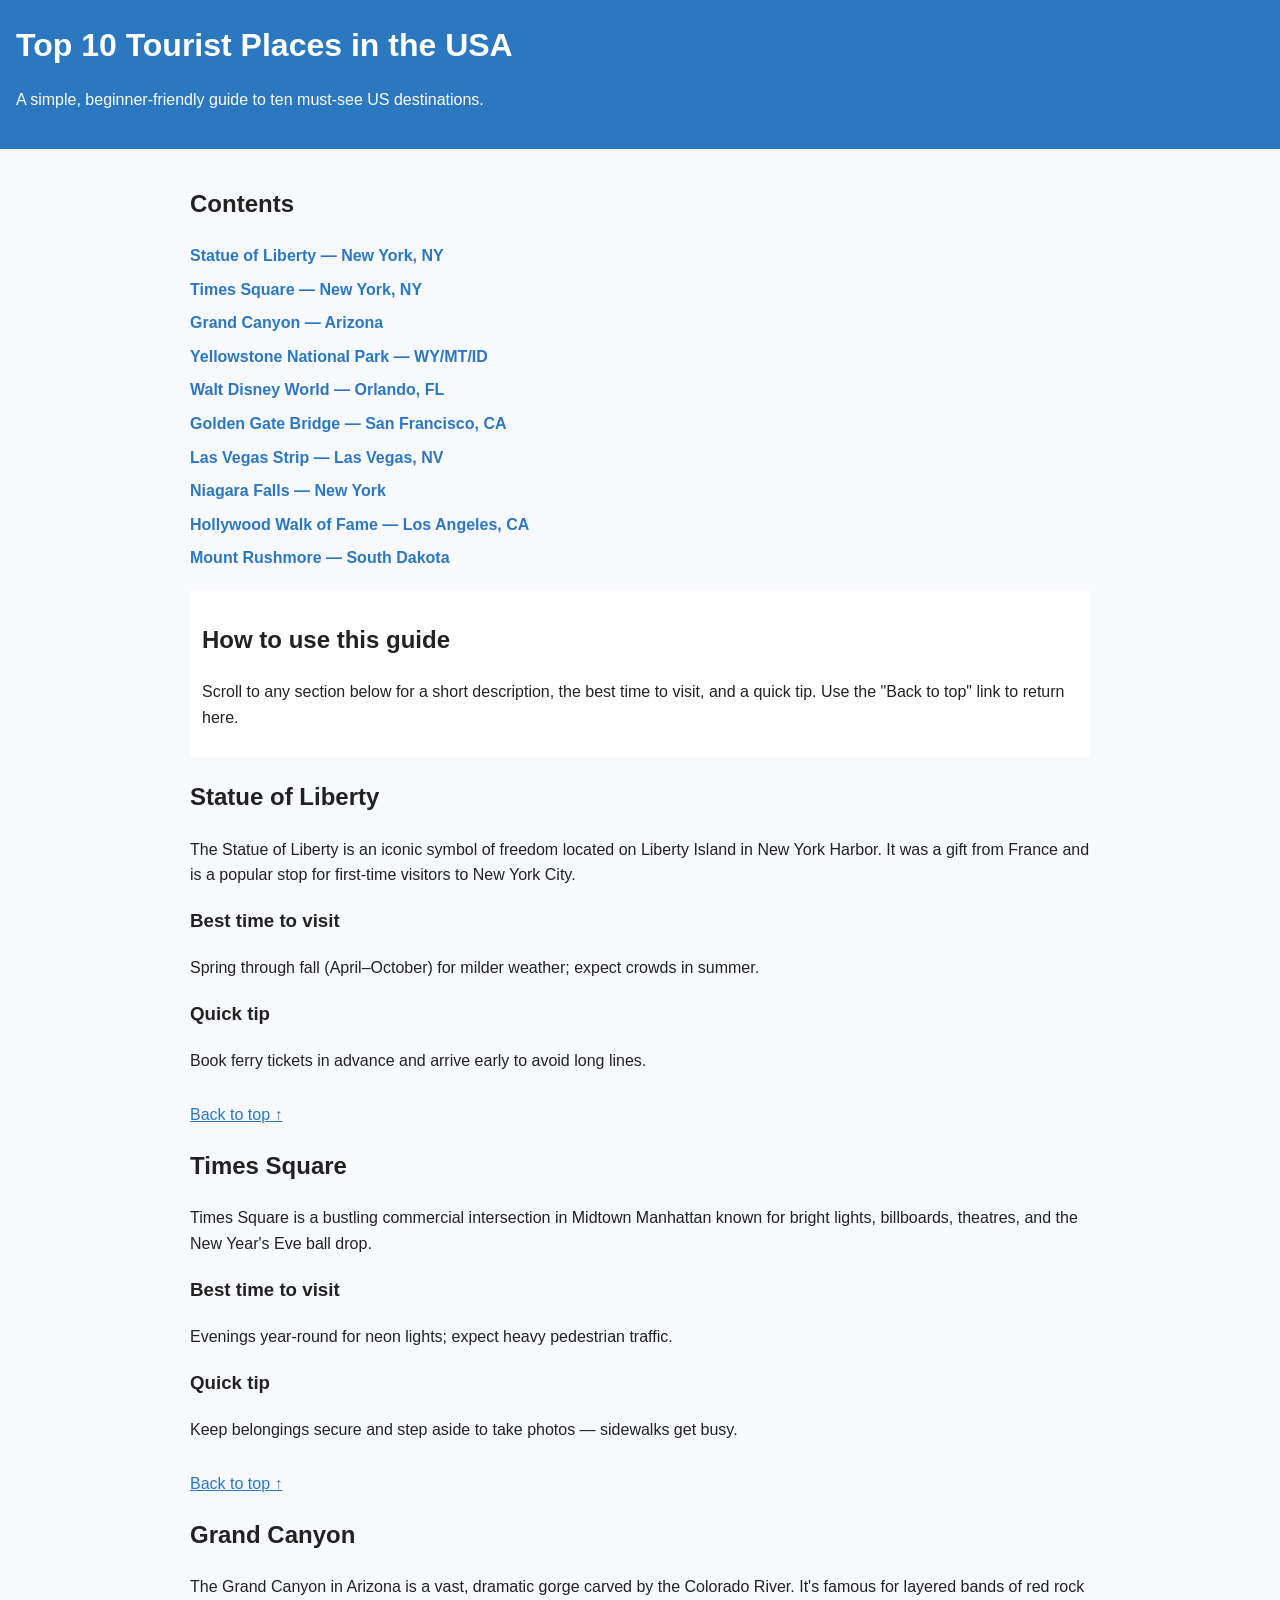
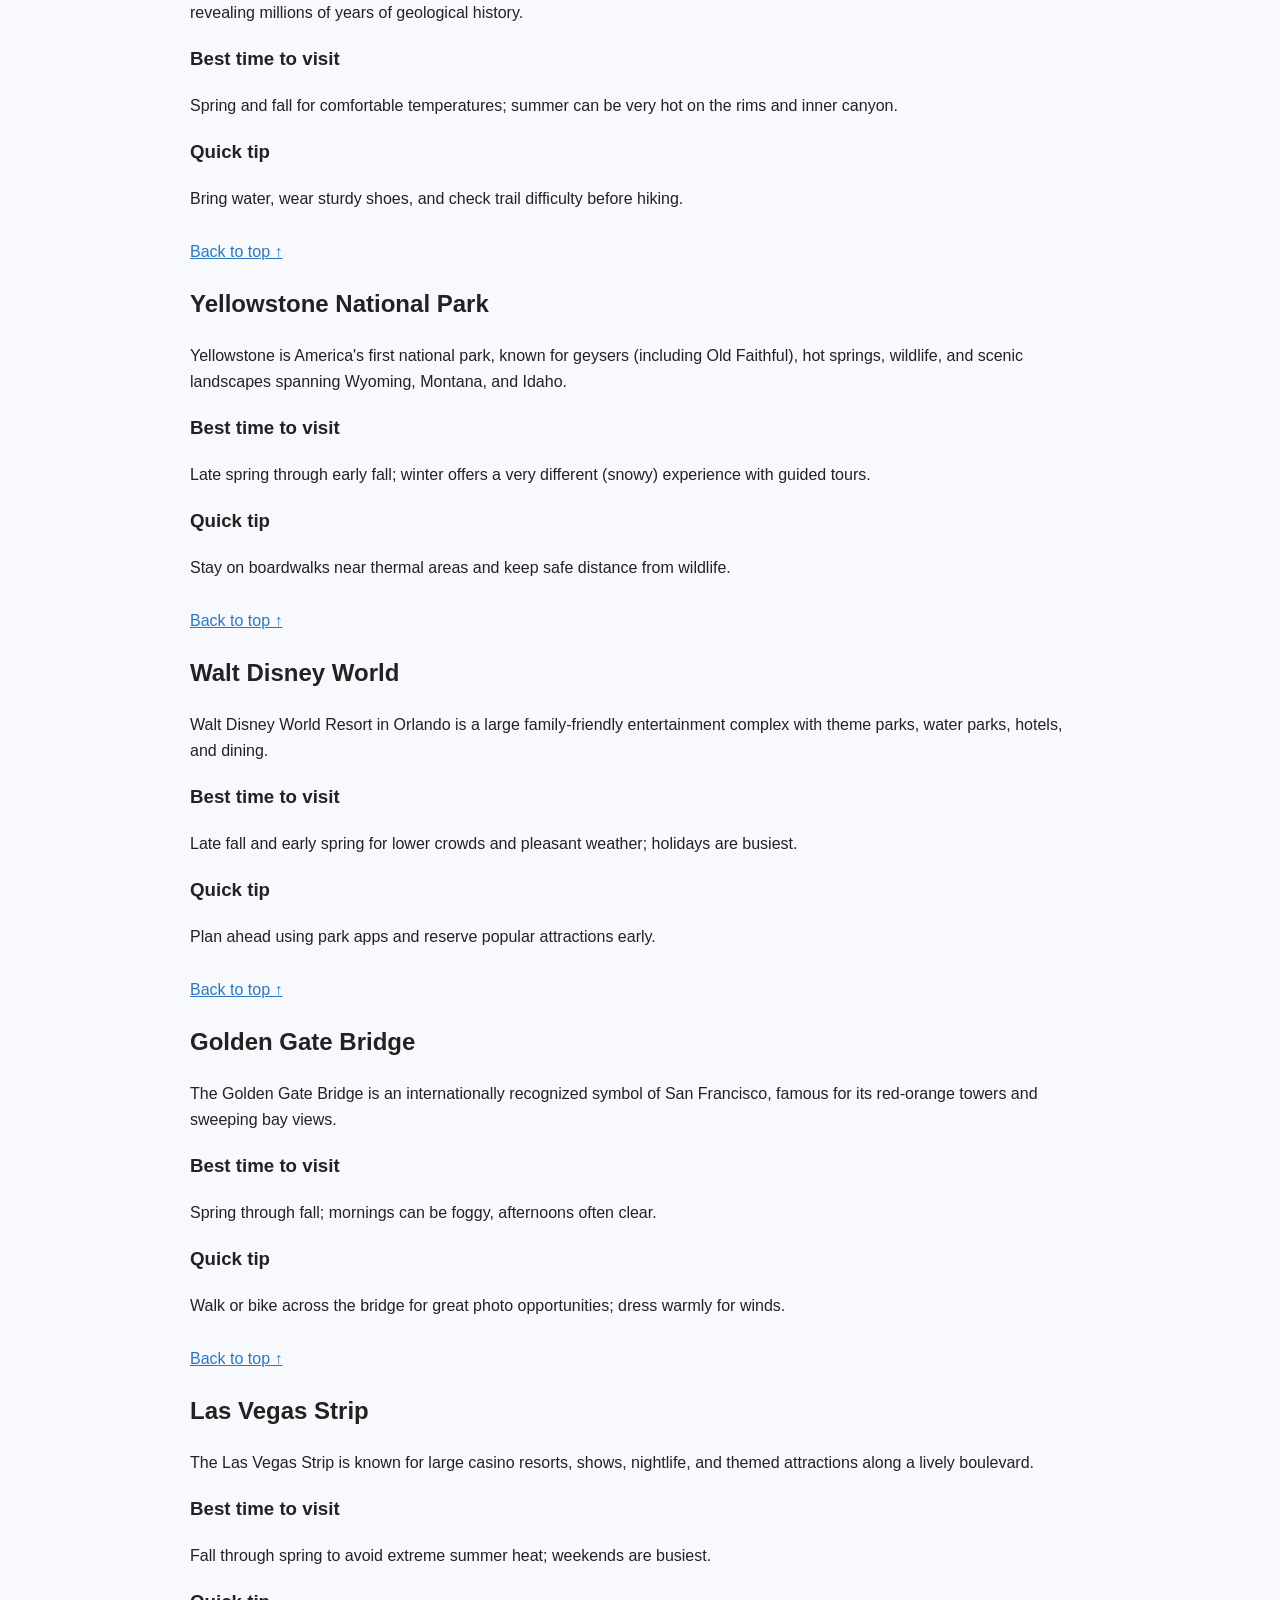
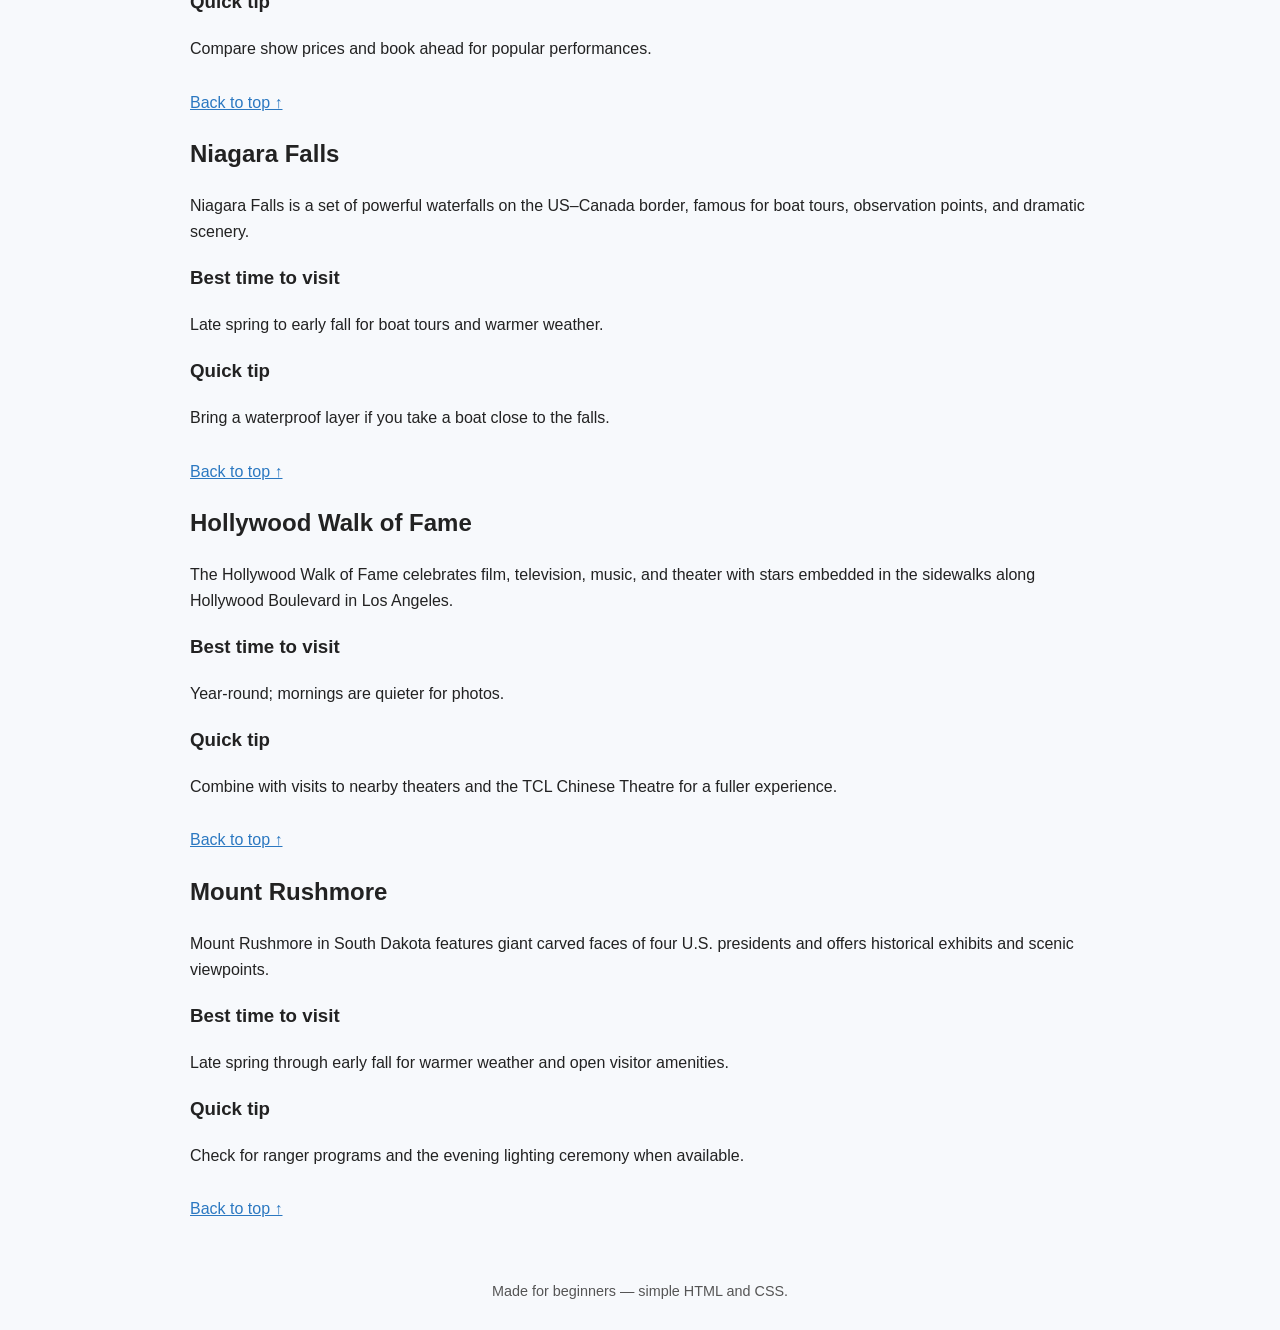
==== index.html @ 9209a87b "add ho me page" ====
<!doctype html>
<html lang="en">
<head>
  <meta charset="utf-8">
  <meta name="viewport" content="width=device-width,initial-scale=1">
  <title>Top 10 Tourist Places in the USA - Beginner's Guide</title>
  <link rel="stylesheet" href="styles.css">
</head>
<body>
  <header>
    <h1>Top 10 Tourist Places in the USA</h1>
    <p>A simple, beginner-friendly guide to ten must-see US destinations.</p>
  </header>

  <main>
    <nav>
      <h2>Contents</h2>
      <ul class="places-list">
        <li><a href="#statue-of-liberty">Statue of Liberty — New York, NY</a></li>
        <li><a href="#times-square">Times Square — New York, NY</a></li>
        <li><a href="#grand-canyon">Grand Canyon — Arizona</a></li>
        <li><a href="#yellowstone">Yellowstone National Park — WY/MT/ID</a></li>
        <li><a href="#walt-disney-world">Walt Disney World — Orlando, FL</a></li>
        <li><a href="#golden-gate">Golden Gate Bridge — San Francisco, CA</a></li>
        <li><a href="#las-vegas-strip">Las Vegas Strip — Las Vegas, NV</a></li>
        <li><a href="#niagara-falls">Niagara Falls — New York</a></li>
        <li><a href="#hollywood">Hollywood Walk of Fame — Los Angeles, CA</a></li>
        <li><a href="#mount-rushmore">Mount Rushmore — South Dakota</a></li>
      </ul>
    </nav>

    <section>
      <h2>How to use this guide</h2>
      <p>Scroll to any section below for a short description, the best time to visit, and a quick tip. Use the "Back to top" link to return here.</p>
    </section>

    <article id="statue-of-liberty">
      <h2>Statue of Liberty</h2>
      <p>The Statue of Liberty is an iconic symbol of freedom located on Liberty Island in New York Harbor. It was a gift from France and is a popular stop for first-time visitors to New York City.</p>
      <h3>Best time to visit</h3>
      <p>Spring through fall (April–October) for milder weather; expect crowds in summer.</p>
      <h3>Quick tip</h3>
      <p>Book ferry tickets in advance and arrive early to avoid long lines.</p>
      <p><a class="back-link" href="#top">Back to top ↑</a></p>
    </article>

    <article id="times-square">
      <h2>Times Square</h2>
      <p>Times Square is a bustling commercial intersection in Midtown Manhattan known for bright lights, billboards, theatres, and the New Year's Eve ball drop.</p>
      <h3>Best time to visit</h3>
      <p>Evenings year-round for neon lights; expect heavy pedestrian traffic.</p>
      <h3>Quick tip</h3>
      <p>Keep belongings secure and step aside to take photos — sidewalks get busy.</p>
      <p><a class="back-link" href="#top">Back to top ↑</a></p>
    </article>

    <article id="grand-canyon">
      <h2>Grand Canyon</h2>
      <p>The Grand Canyon in Arizona is a vast, dramatic gorge carved by the Colorado River. It's famous for layered bands of red rock revealing millions of years of geological history.</p>
      <h3>Best time to visit</h3>
      <p>Spring and fall for comfortable temperatures; summer can be very hot on the rims and inner canyon.</p>
      <h3>Quick tip</h3>
      <p>Bring water, wear sturdy shoes, and check trail difficulty before hiking.</p>
      <p><a class="back-link" href="#top">Back to top ↑</a></p>
    </article>

    <article id="yellowstone">
      <h2>Yellowstone National Park</h2>
      <p>Yellowstone is America's first national park, known for geysers (including Old Faithful), hot springs, wildlife, and scenic landscapes spanning Wyoming, Montana, and Idaho.</p>
      <h3>Best time to visit</h3>
      <p>Late spring through early fall; winter offers a very different (snowy) experience with guided tours.</p>
      <h3>Quick tip</h3>
      <p>Stay on boardwalks near thermal areas and keep safe distance from wildlife.</p>
      <p><a class="back-link" href="#top">Back to top ↑</a></p>
    </article>

    <article id="walt-disney-world">
      <h2>Walt Disney World</h2>
      <p>Walt Disney World Resort in Orlando is a large family-friendly entertainment complex with theme parks, water parks, hotels, and dining.</p>
      <h3>Best time to visit</h3>
      <p>Late fall and early spring for lower crowds and pleasant weather; holidays are busiest.</p>
      <h3>Quick tip</h3>
      <p>Plan ahead using park apps and reserve popular attractions early.</p>
      <p><a class="back-link" href="#top">Back to top ↑</a></p>
    </article>

    <article id="golden-gate">
      <h2>Golden Gate Bridge</h2>
      <p>The Golden Gate Bridge is an internationally recognized symbol of San Francisco, famous for its red-orange towers and sweeping bay views.</p>
      <h3>Best time to visit</h3>
      <p>Spring through fall; mornings can be foggy, afternoons often clear.</p>
      <h3>Quick tip</h3>
      <p>Walk or bike across the bridge for great photo opportunities; dress warmly for winds.</p>
      <p><a class="back-link" href="#top">Back to top ↑</a></p>
    </article>

    <article id="las-vegas-strip">
      <h2>Las Vegas Strip</h2>
      <p>The Las Vegas Strip is known for large casino resorts, shows, nightlife, and themed attractions along a lively boulevard.</p>
      <h3>Best time to visit</h3>
      <p>Fall through spring to avoid extreme summer heat; weekends are busiest.</p>
      <h3>Quick tip</h3>
      <p>Compare show prices and book ahead for popular performances.</p>
      <p><a class="back-link" href="#top">Back to top ↑</a></p>
    </article>

    <article id="niagara-falls">
      <h2>Niagara Falls</h2>
      <p>Niagara Falls is a set of powerful waterfalls on the US–Canada border, famous for boat tours, observation points, and dramatic scenery.</p>
      <h3>Best time to visit</h3>
      <p>Late spring to early fall for boat tours and warmer weather.</p>
      <h3>Quick tip</h3>
      <p>Bring a waterproof layer if you take a boat close to the falls.</p>
      <p><a class="back-link" href="#top">Back to top ↑</a></p>
    </article>

    <article id="hollywood">
      <h2>Hollywood Walk of Fame</h2>
      <p>The Hollywood Walk of Fame celebrates film, television, music, and theater with stars embedded in the sidewalks along Hollywood Boulevard in Los Angeles.</p>
      <h3>Best time to visit</h3>
      <p>Year-round; mornings are quieter for photos.</p>
      <h3>Quick tip</h3>
      <p>Combine with visits to nearby theaters and the TCL Chinese Theatre for a fuller experience.</p>
      <p><a class="back-link" href="#top">Back to top ↑</a></p>
    </article>

    <article id="mount-rushmore">
      <h2>Mount Rushmore</h2>
      <p>Mount Rushmore in South Dakota features giant carved faces of four U.S. presidents and offers historical exhibits and scenic viewpoints.</p>
      <h3>Best time to visit</h3>
      <p>Late spring through early fall for warmer weather and open visitor amenities.</p>
      <h3>Quick tip</h3>
      <p>Check for ranger programs and the evening lighting ceremony when available.</p>
      <p><a class="back-link" href="#top">Back to top ↑</a></p>
    </article>

  </main>

  <footer>
    <p>Made for beginners — simple HTML and CSS.</p>
  </footer>

</body>
</html>
---- styles.css ----
/* Basic beginner-friendly styles */
body { font-family: Arial, Helvetica, sans-serif; line-height: 1.6; margin: 0; padding: 0; background:#f7f9fc; color:#222 }
header { background:#2b78c1; color:white; padding:20px 16px }
header h1 { margin:0 0 6px }
main { padding:16px }
.places-list { list-style:none; padding:0; margin:0 }
.places-list li { margin:8px 0 }
.places-list a { color:#2b78c1; text-decoration:none; font-weight:600 }
.places-list a:hover { text-decoration:underline }
section { margin-top:18px; background:white; padding:12px; border-radius:6px }
footer { text-align:center; padding:12px; font-size:0.9rem; color:#555 }
.place-header { margin-top:0 }
.back-link { display:inline-block; margin-top:12px; color:#2b78c1 }
@media (min-width:700px){ main { max-width:900px; margin:0 auto } }
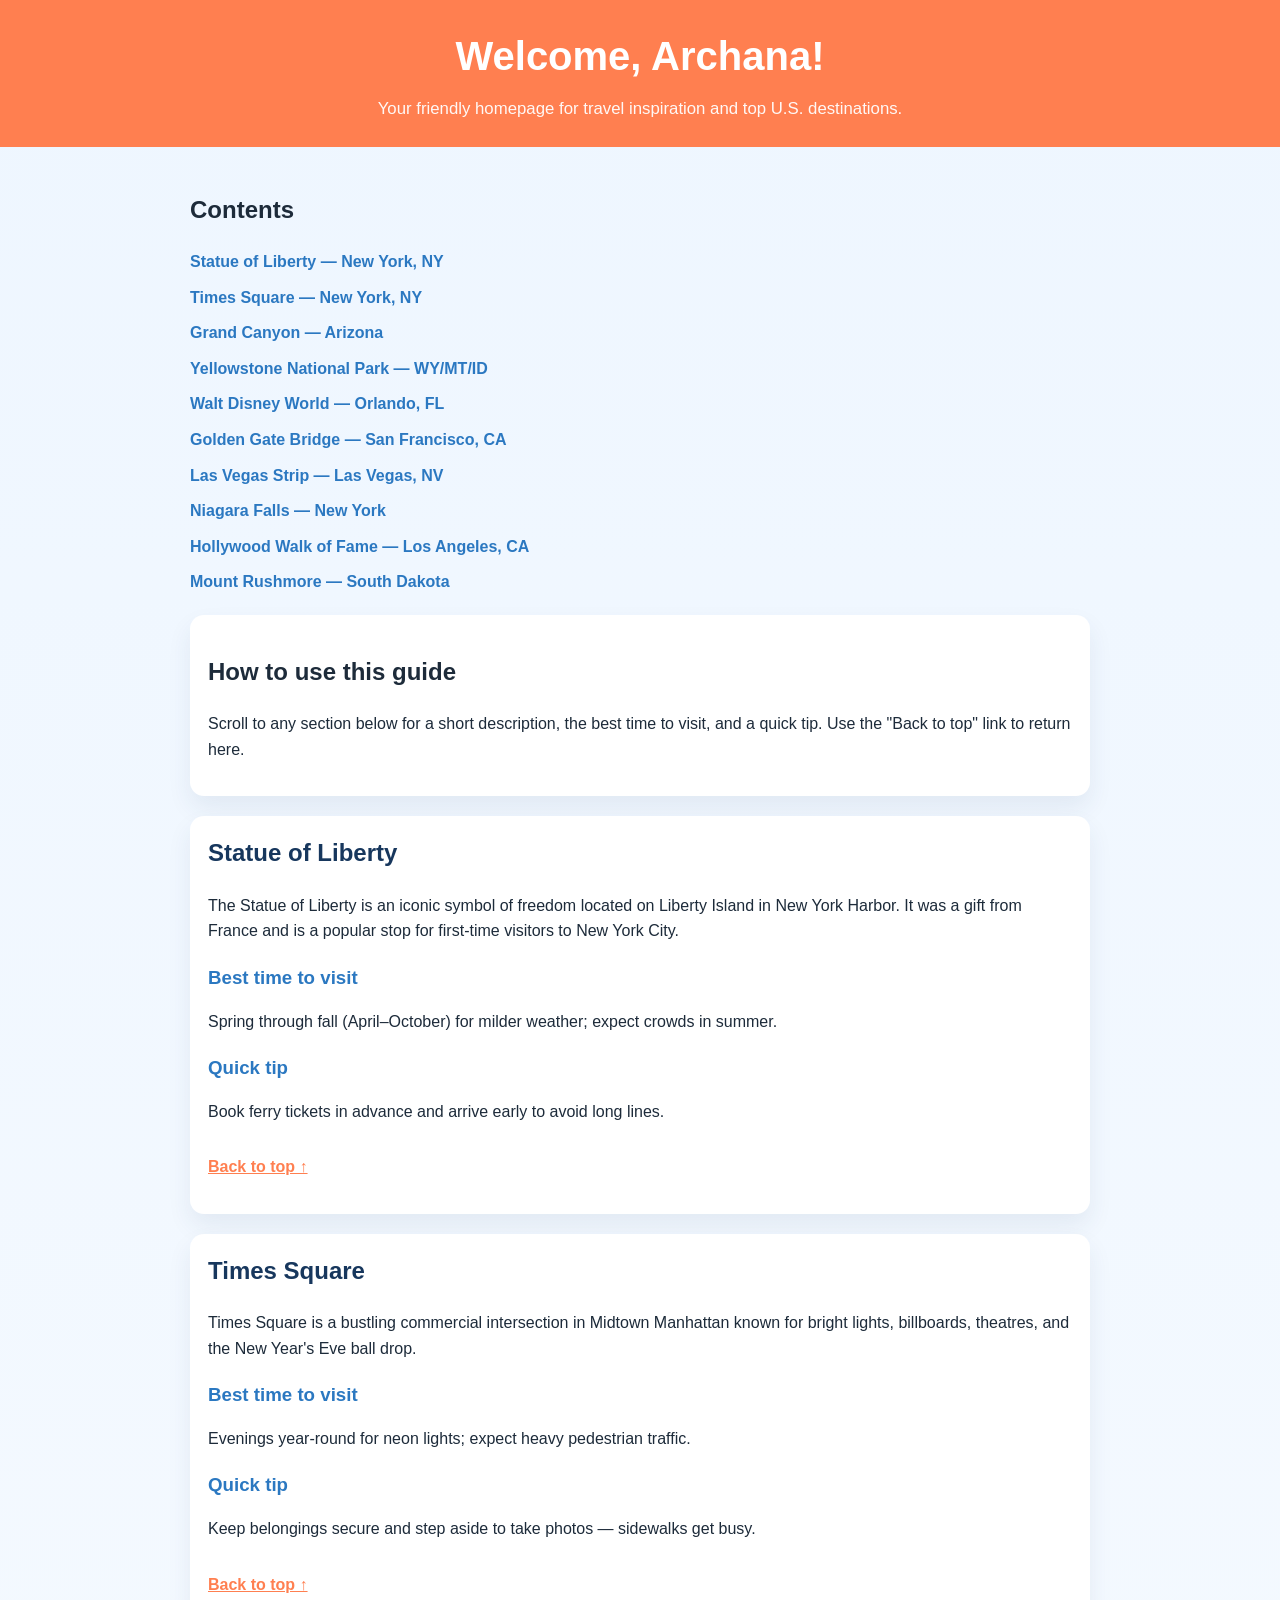
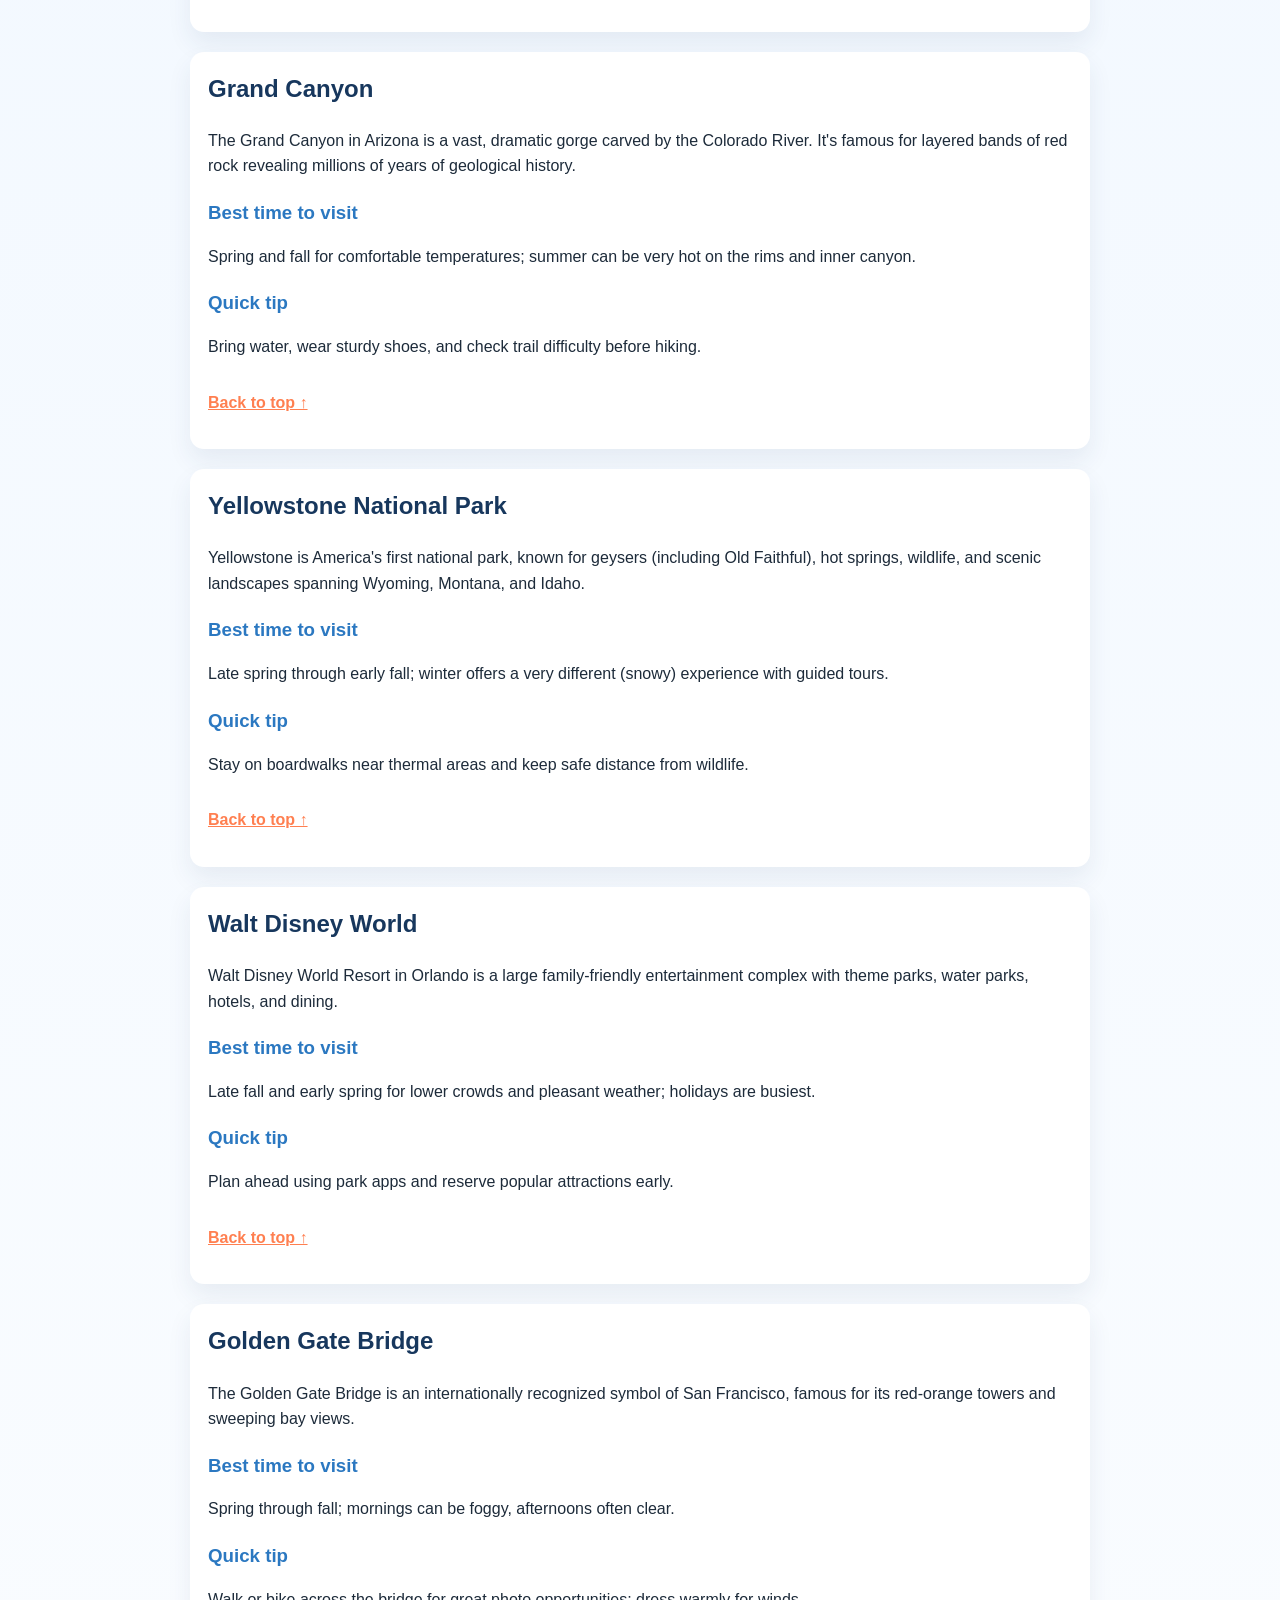
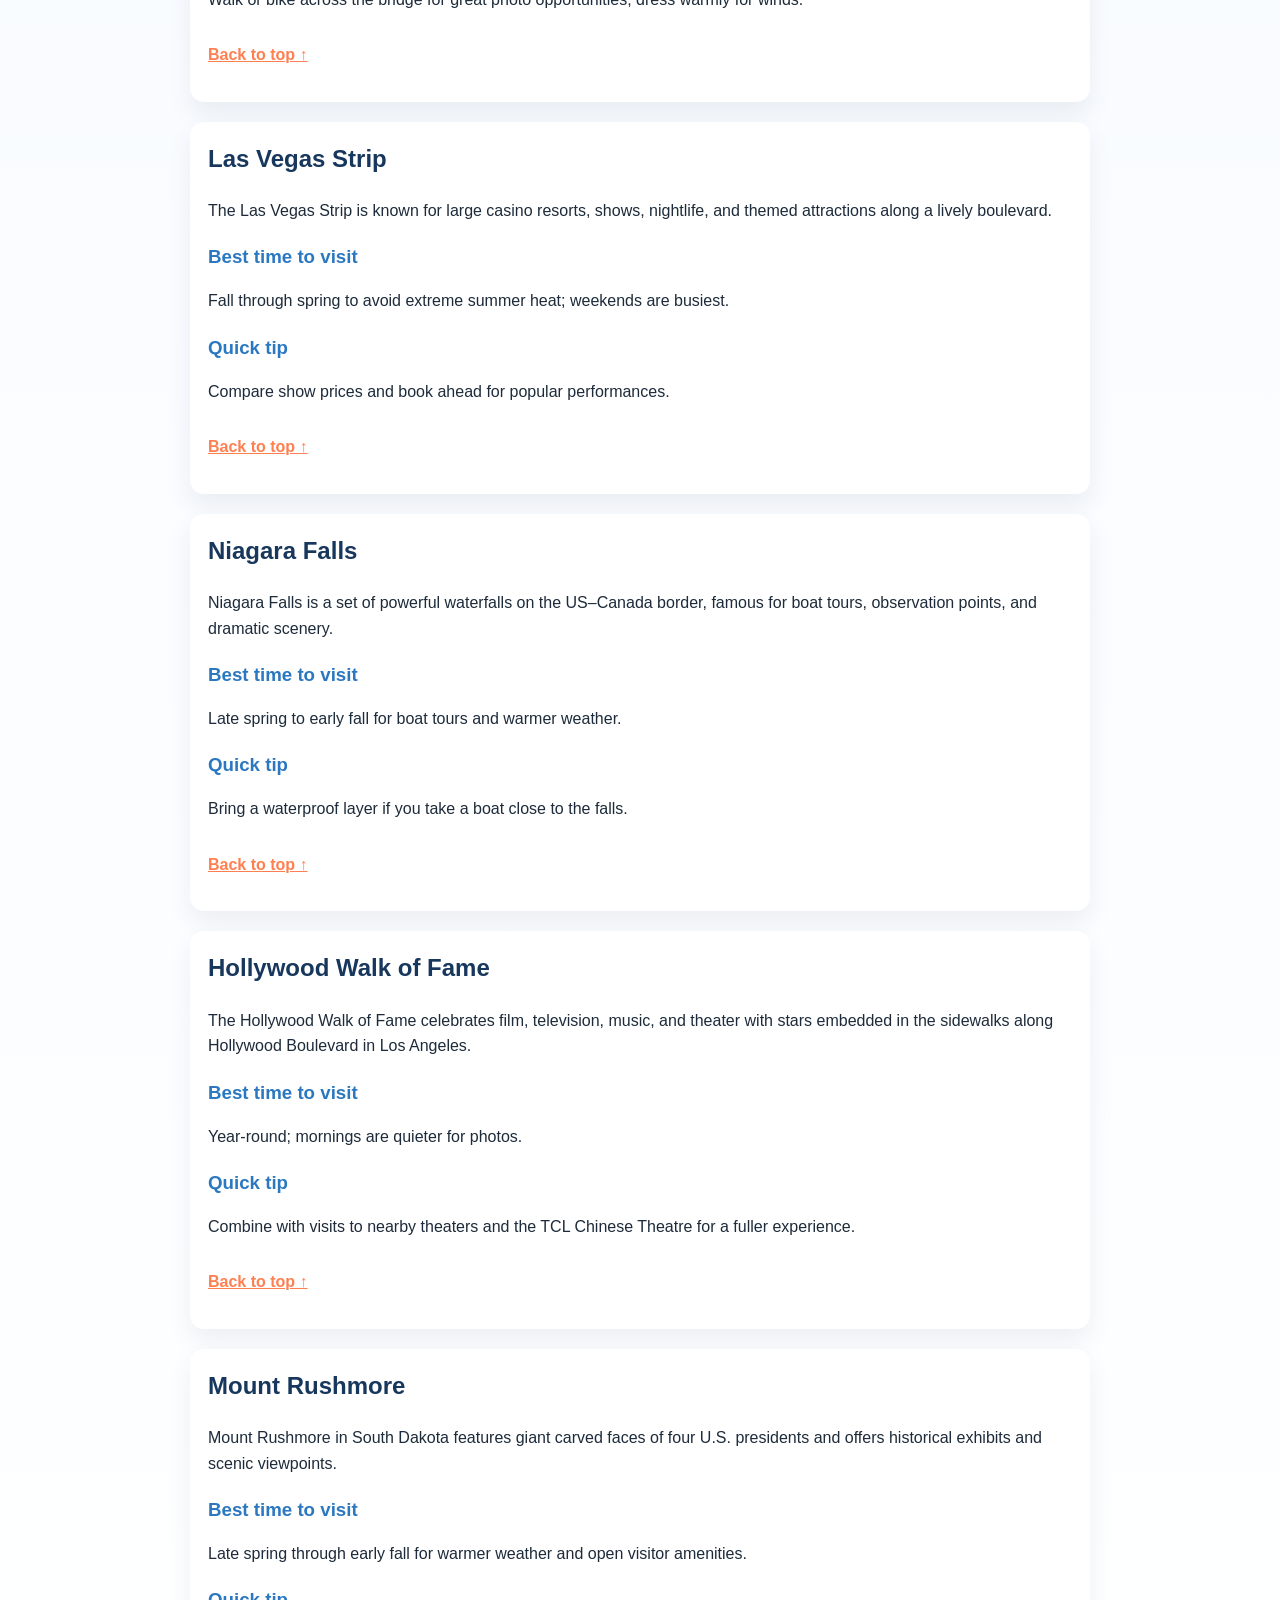
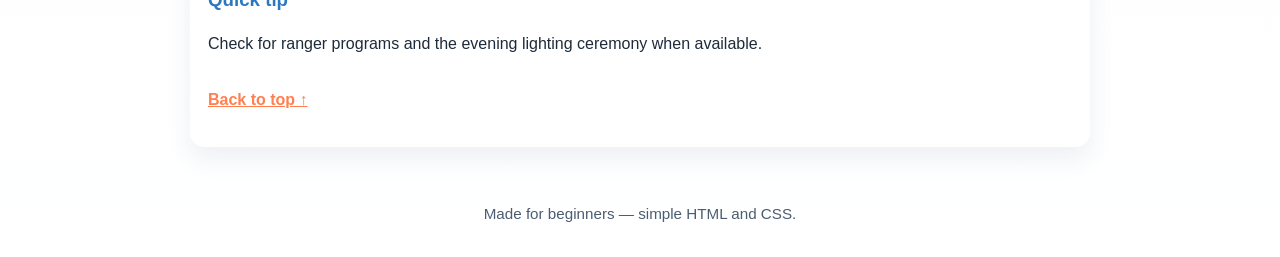
==== commit 2bf25183: "Update homepage colors and welcome message for Archana" ====
--- a/index.html
+++ b/index.html
@@ -3,13 +3,13 @@
 <head>
   <meta charset="utf-8">
   <meta name="viewport" content="width=device-width,initial-scale=1">
-  <title>Top 10 Tourist Places in the USA - Beginner's Guide</title>
+  <title>Welcome, Archana! — Beginner's Travel Guide</title>
   <link rel="stylesheet" href="styles.css">
 </head>
 <body>
   <header>
-    <h1>Top 10 Tourist Places in the USA</h1>
-    <p>A simple, beginner-friendly guide to ten must-see US destinations.</p>
+    <h1>Welcome, Archana!</h1>
+    <p>Your friendly homepage for travel inspiration and top U.S. destinations.</p>
   </header>
 
   <main>
--- a/styles.css
+++ b/styles.css
@@ -1,14 +1,78 @@
-/* Basic beginner-friendly styles */
-body { font-family: Arial, Helvetica, sans-serif; line-height: 1.6; margin: 0; padding: 0; background:#f7f9fc; color:#222 }
-header { background:#2b78c1; color:white; padding:20px 16px }
-header h1 { margin:0 0 6px }
-main { padding:16px }
-.places-list { list-style:none; padding:0; margin:0 }
-.places-list li { margin:8px 0 }
-.places-list a { color:#2b78c1; text-decoration:none; font-weight:600 }
-.places-list a:hover { text-decoration:underline }
-section { margin-top:18px; background:white; padding:12px; border-radius:6px }
-footer { text-align:center; padding:12px; font-size:0.9rem; color:#555 }
-.place-header { margin-top:0 }
-.back-link { display:inline-block; margin-top:12px; color:#2b78c1 }
-@media (min-width:700px){ main { max-width:900px; margin:0 auto } }+/* Brighter welcome homepage styles */
+body {
+  font-family: Arial, Helvetica, sans-serif;
+  line-height: 1.6;
+  margin: 0;
+  padding: 0;
+  background: linear-gradient(180deg, #eef6ff 0%, #ffffff 100%);
+  color: #1d2b3a;
+}
+header {
+  background: #ff7f50;
+  color: #ffffff;
+  padding: 24px 20px;
+  text-align: center;
+}
+header h1 {
+  margin: 0 0 8px;
+  font-size: 2.5rem;
+}
+header p {
+  margin: 0;
+  font-size: 1.05rem;
+  opacity: 0.95;
+}
+main {
+  padding: 24px 20px;
+}
+.places-list {
+  list-style: none;
+  padding: 0;
+  margin: 0;
+}
+.places-list li {
+  margin: 10px 0;
+}
+.places-list a {
+  color: #2b78c1;
+  text-decoration: none;
+  font-weight: 700;
+}
+.places-list a:hover {
+  color: #ff7f50;
+  text-decoration: underline;
+}
+section,
+article {
+  margin-top: 20px;
+  background: #ffffff;
+  padding: 18px;
+  border-radius: 14px;
+  box-shadow: 0 12px 24px rgba(44, 68, 106, 0.08);
+}
+article h2 {
+  margin-top: 0;
+  color: #17375d;
+}
+article h3 {
+  margin-bottom: 6px;
+  color: #2b78c1;
+}
+footer {
+  text-align: center;
+  padding: 16px;
+  font-size: 0.95rem;
+  color: #4b5d72;
+}
+.back-link {
+  display: inline-block;
+  margin-top: 14px;
+  color: #ff7f50;
+  font-weight: 600;
+}
+@media (min-width: 700px) {
+  main {
+    max-width: 900px;
+    margin: 0 auto;
+  }
+}
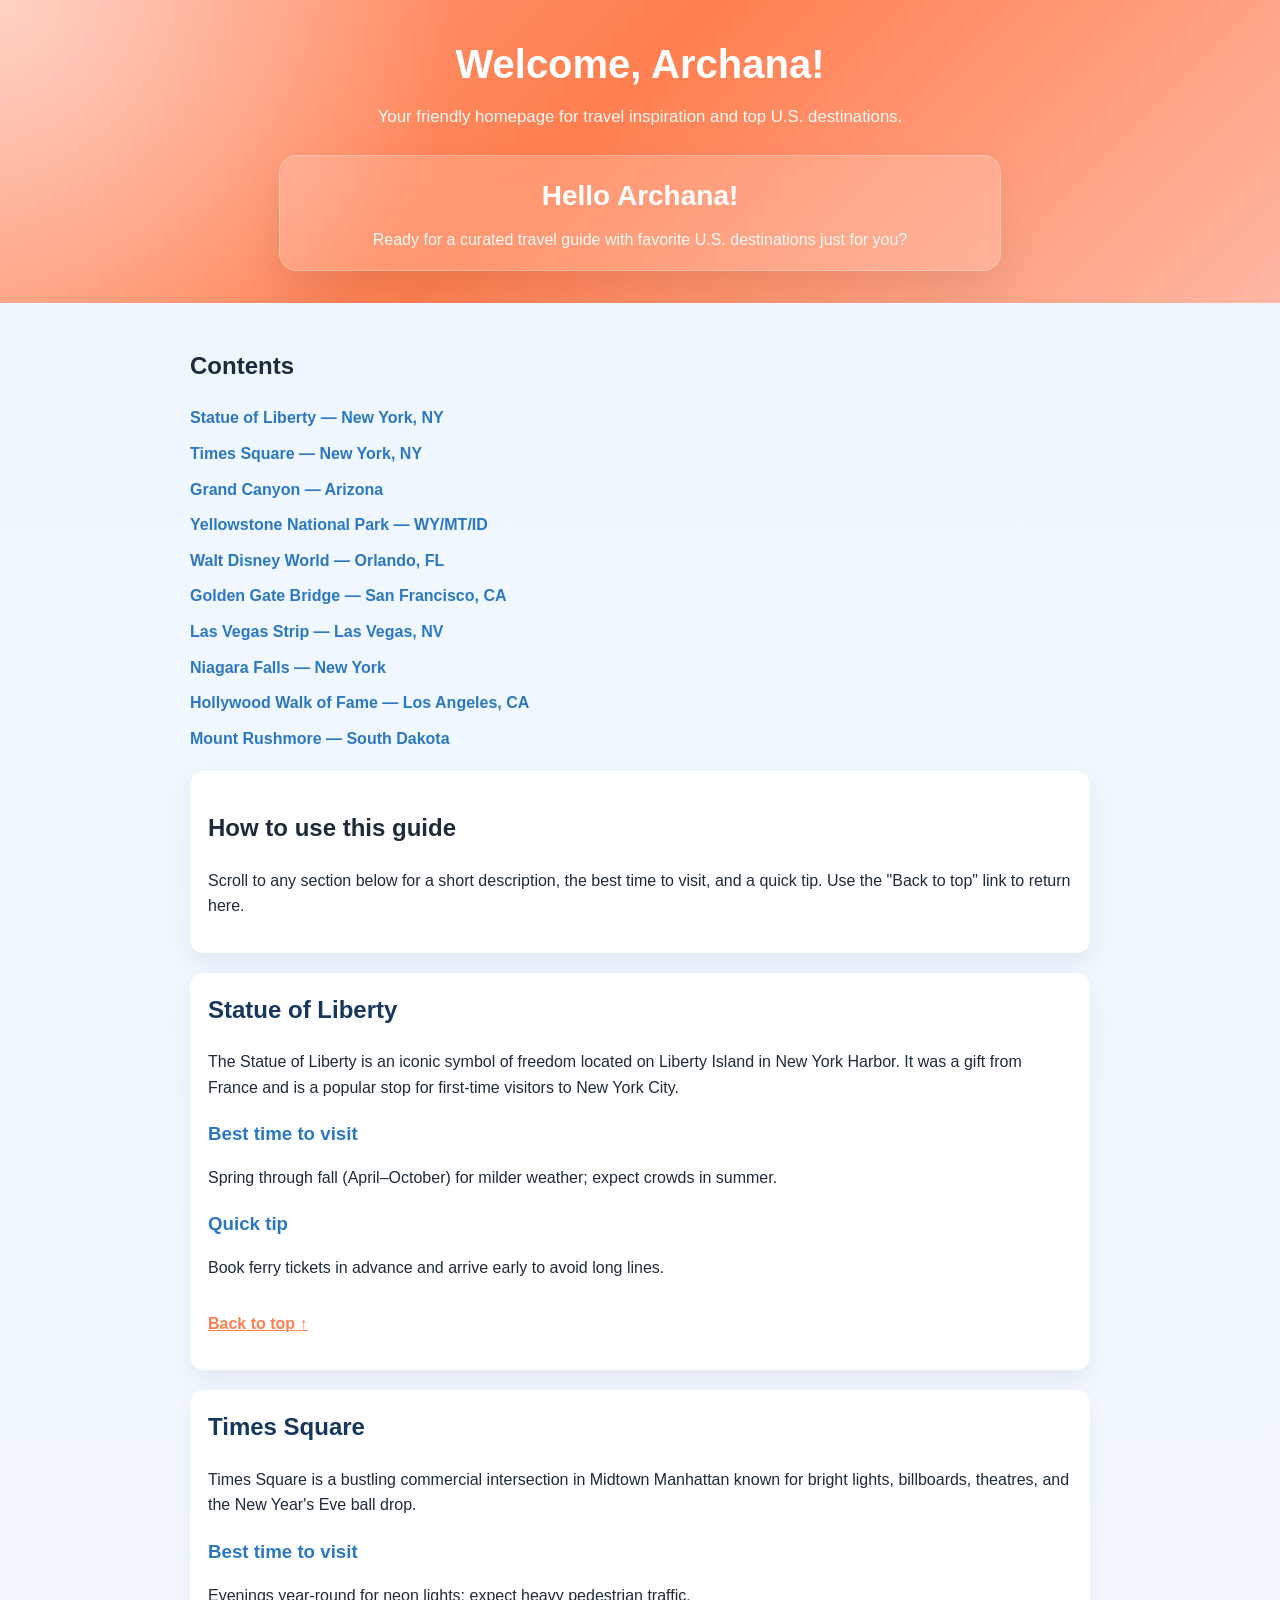
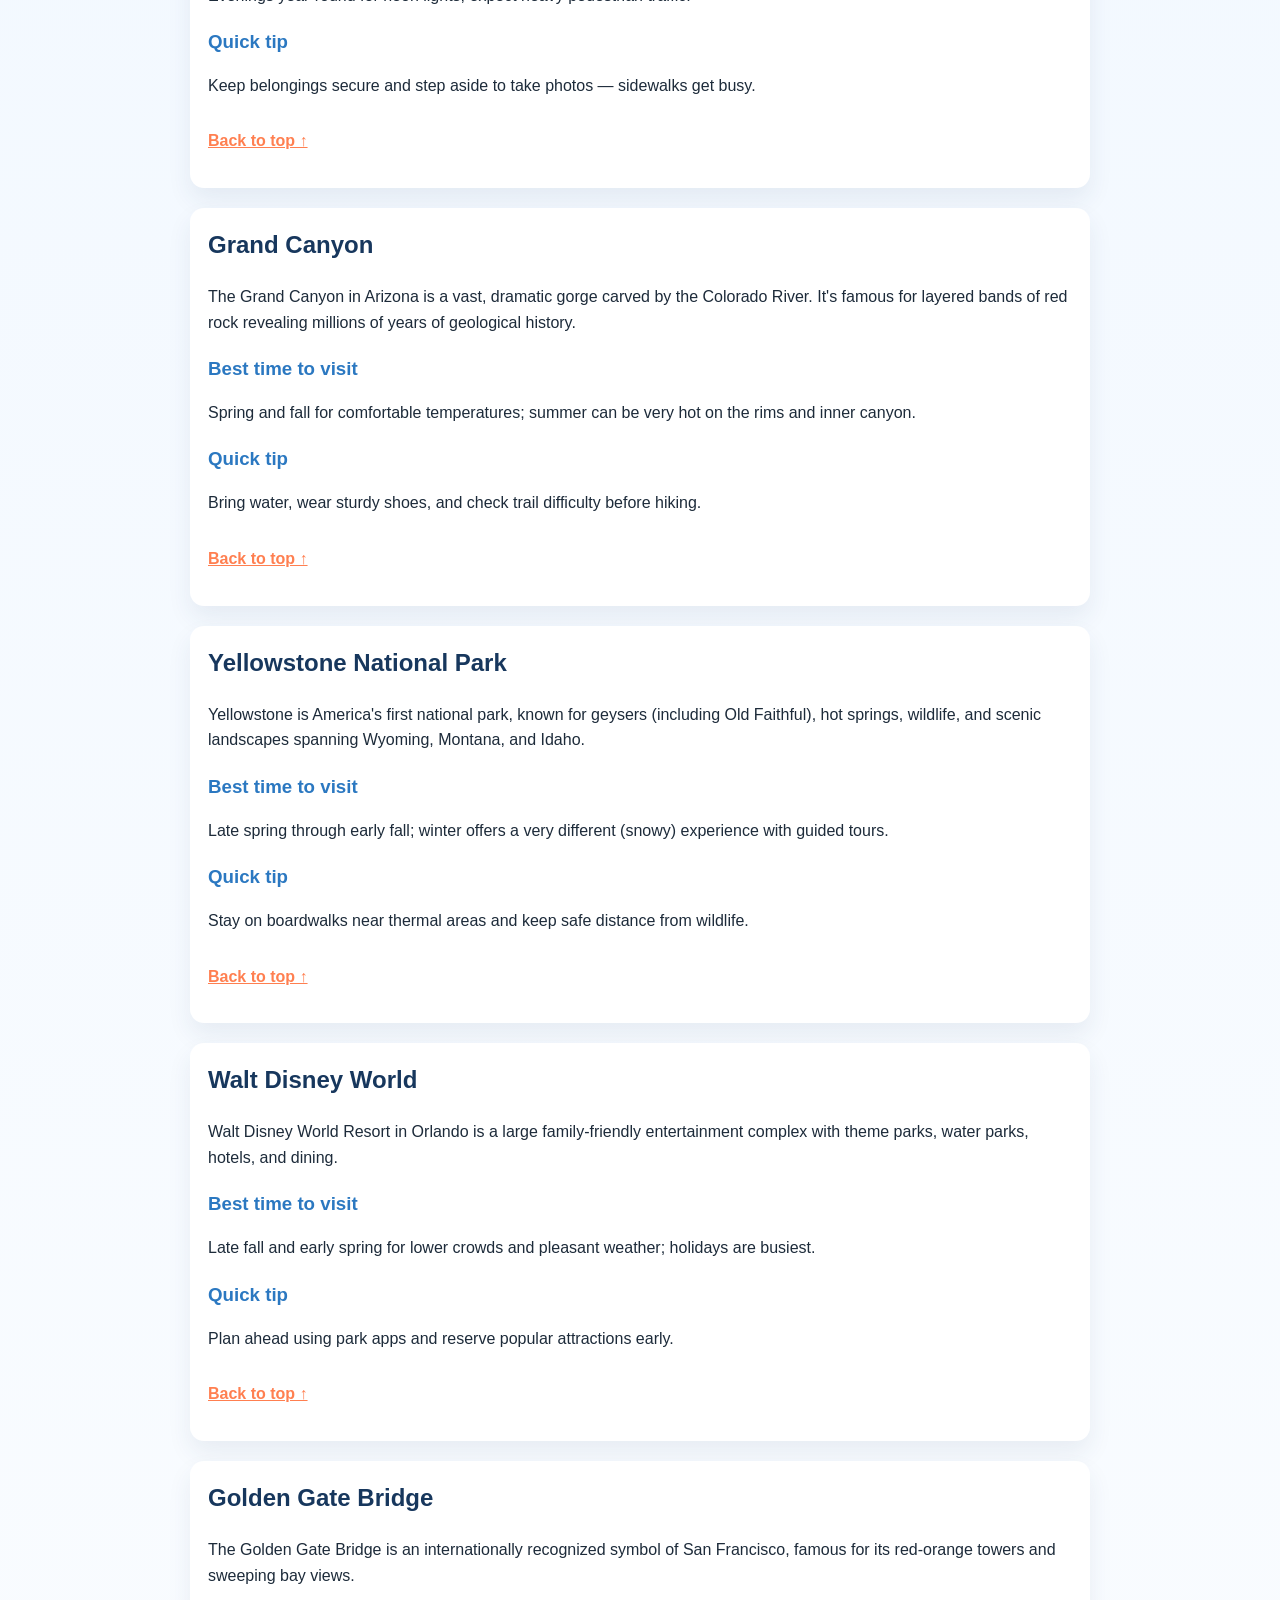
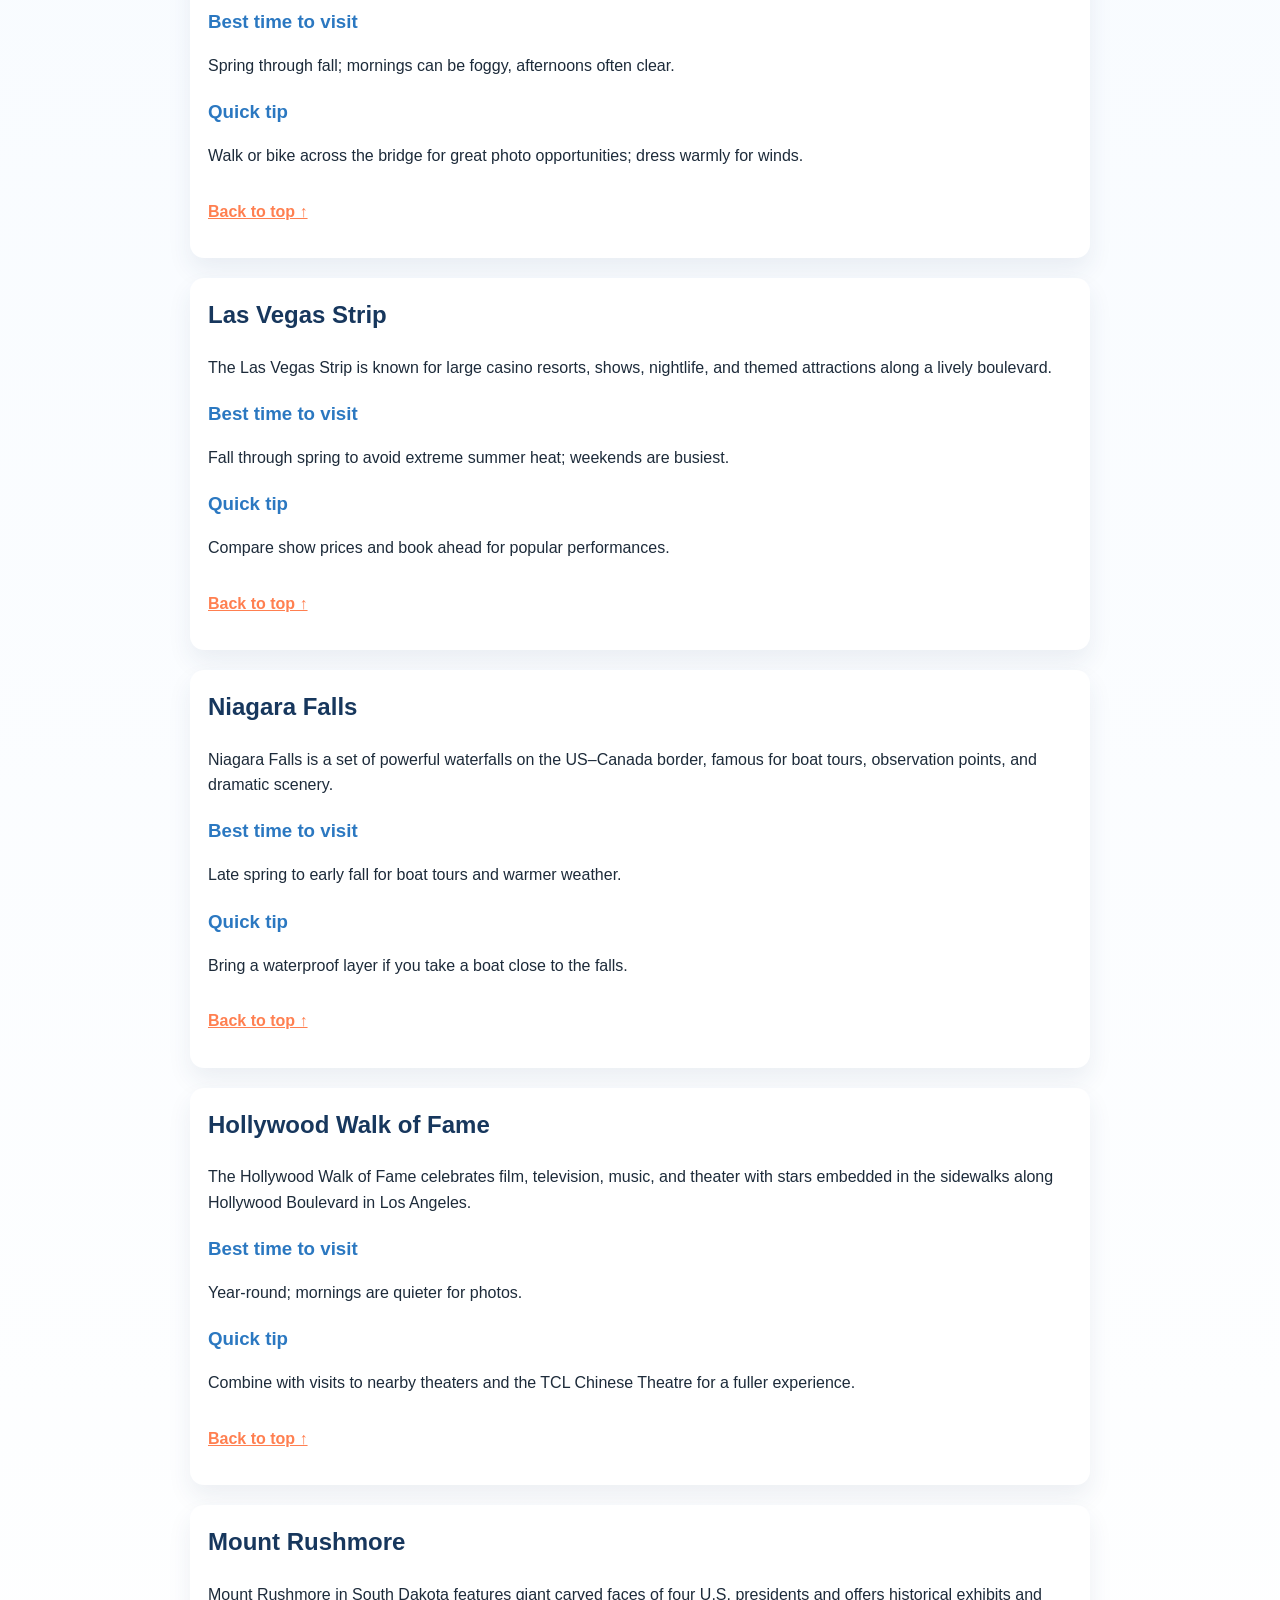
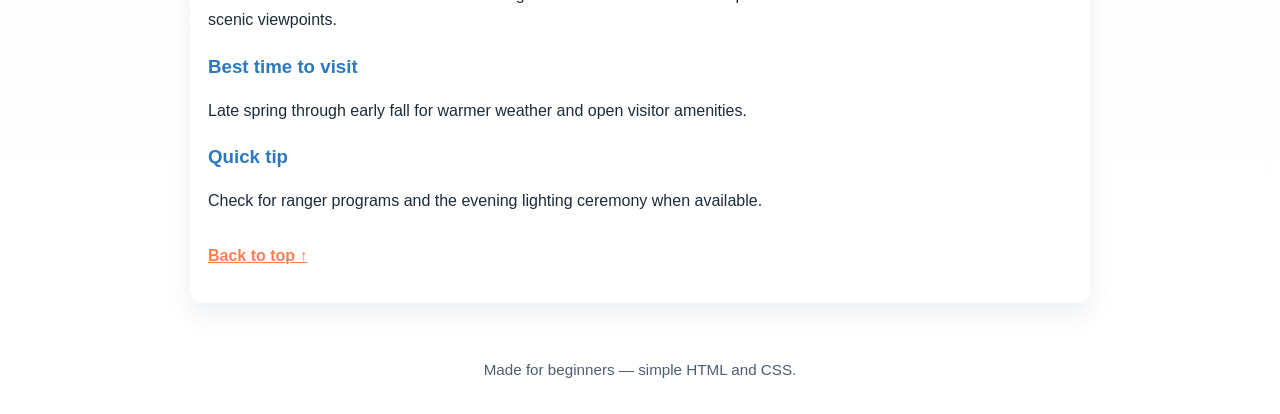
==== commit ebcef9fe: "Add personalized greeting section and header background style" ====
--- a/index.html
+++ b/index.html
@@ -10,6 +10,10 @@
   <header>
     <h1>Welcome, Archana!</h1>
     <p>Your friendly homepage for travel inspiration and top U.S. destinations.</p>
+    <div class="welcome-card">
+      <h2>Hello Archana!</h2>
+      <p>Ready for a curated travel guide with favorite U.S. destinations just for you?</p>
+    </div>
   </header>
 
   <main>
--- a/styles.css
+++ b/styles.css
@@ -8,10 +8,13 @@
   color: #1d2b3a;
 }
 header {
-  background: #ff7f50;
+  background-image: radial-gradient(circle at top left, rgba(255,255,255,0.55), transparent 35%),
+    linear-gradient(135deg, #ff9e80 0%, #ff7f50 45%, #ffb7a3 100%);
   color: #ffffff;
-  padding: 24px 20px;
+  padding: 32px 20px;
   text-align: center;
+  position: relative;
+  overflow: hidden;
 }
 header h1 {
   margin: 0 0 8px;
@@ -20,6 +23,25 @@
 header p {
   margin: 0;
   font-size: 1.05rem;
+  opacity: 0.95;
+}
+.welcome-card {
+  margin: 24px auto 0;
+  max-width: 680px;
+  background: rgba(255, 255, 255, 0.18);
+  border: 1px solid rgba(255, 255, 255, 0.28);
+  border-radius: 18px;
+  padding: 18px 20px;
+  box-shadow: 0 20px 40px rgba(0, 0, 0, 0.08);
+  backdrop-filter: blur(12px);
+}
+.welcome-card h2 {
+  margin: 0 0 8px;
+  font-size: 1.75rem;
+}
+.welcome-card p {
+  margin: 0;
+  font-size: 1rem;
   opacity: 0.95;
 }
 main {
